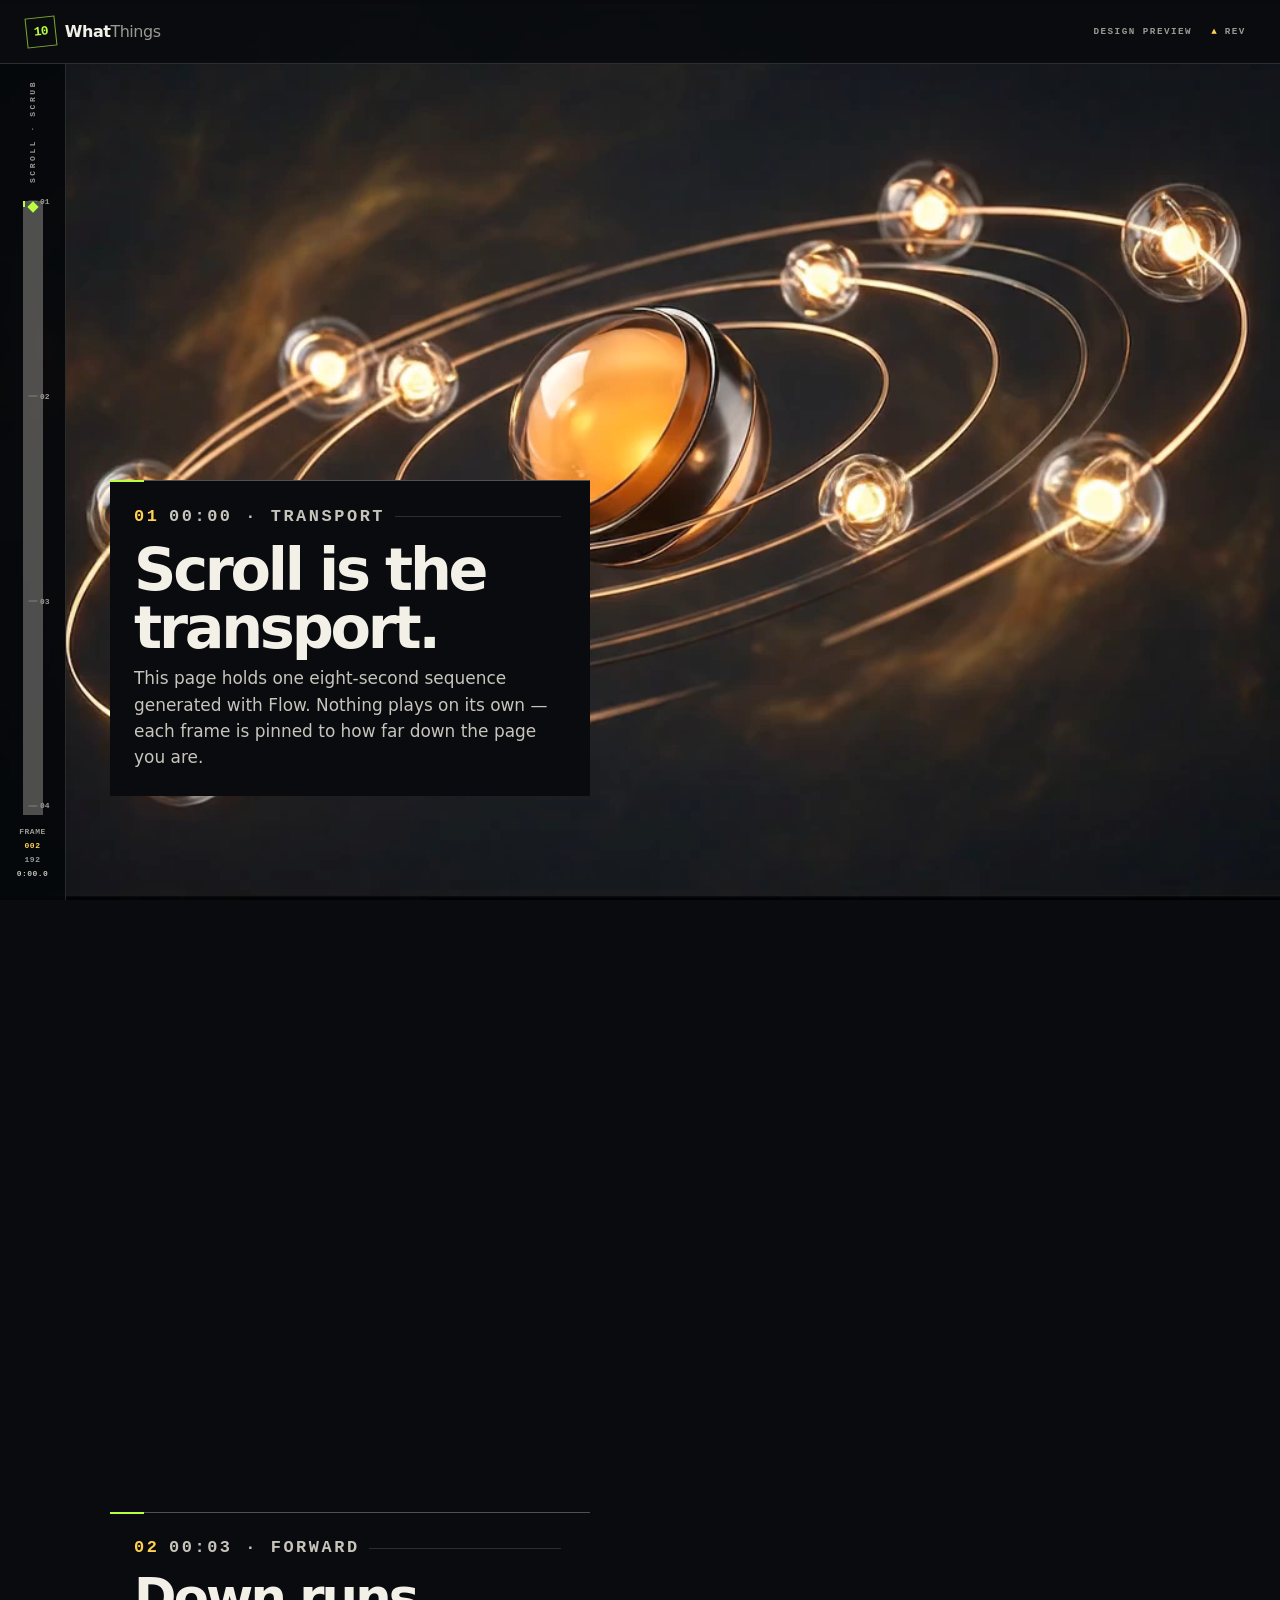
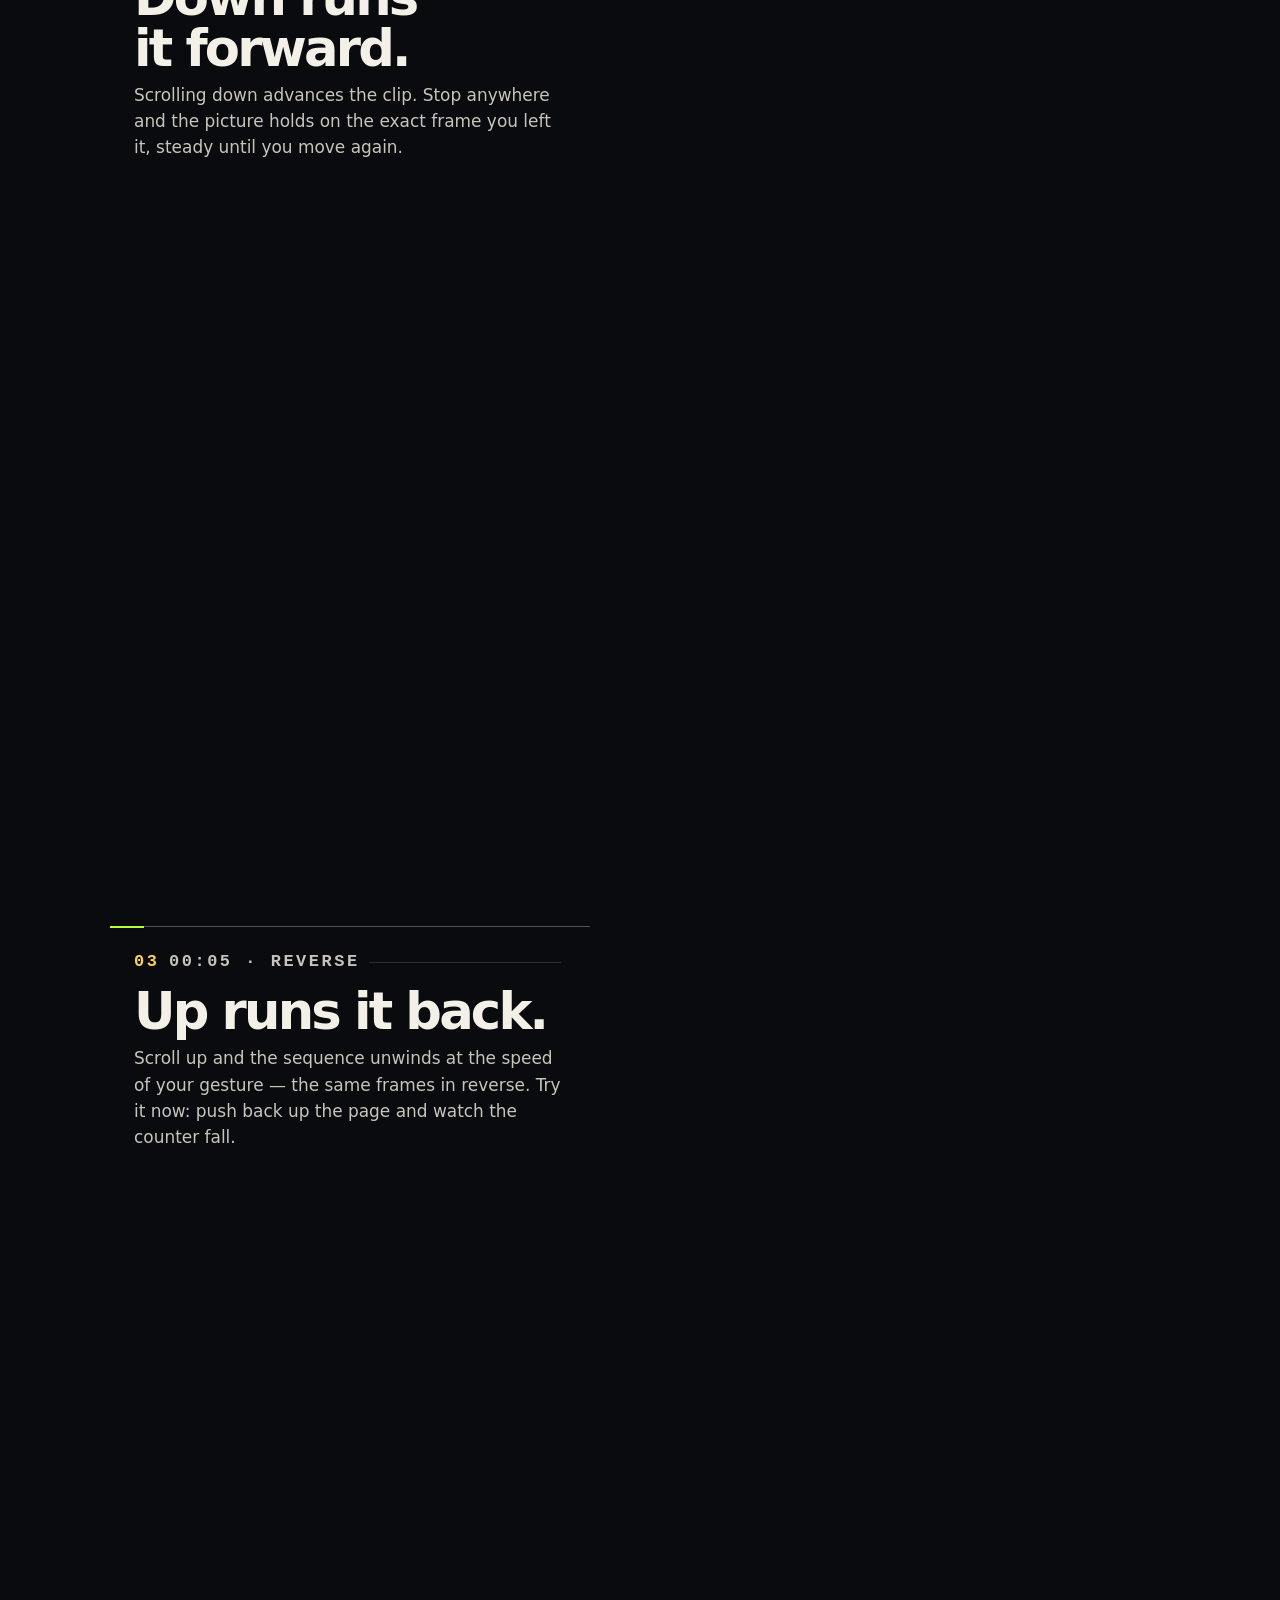
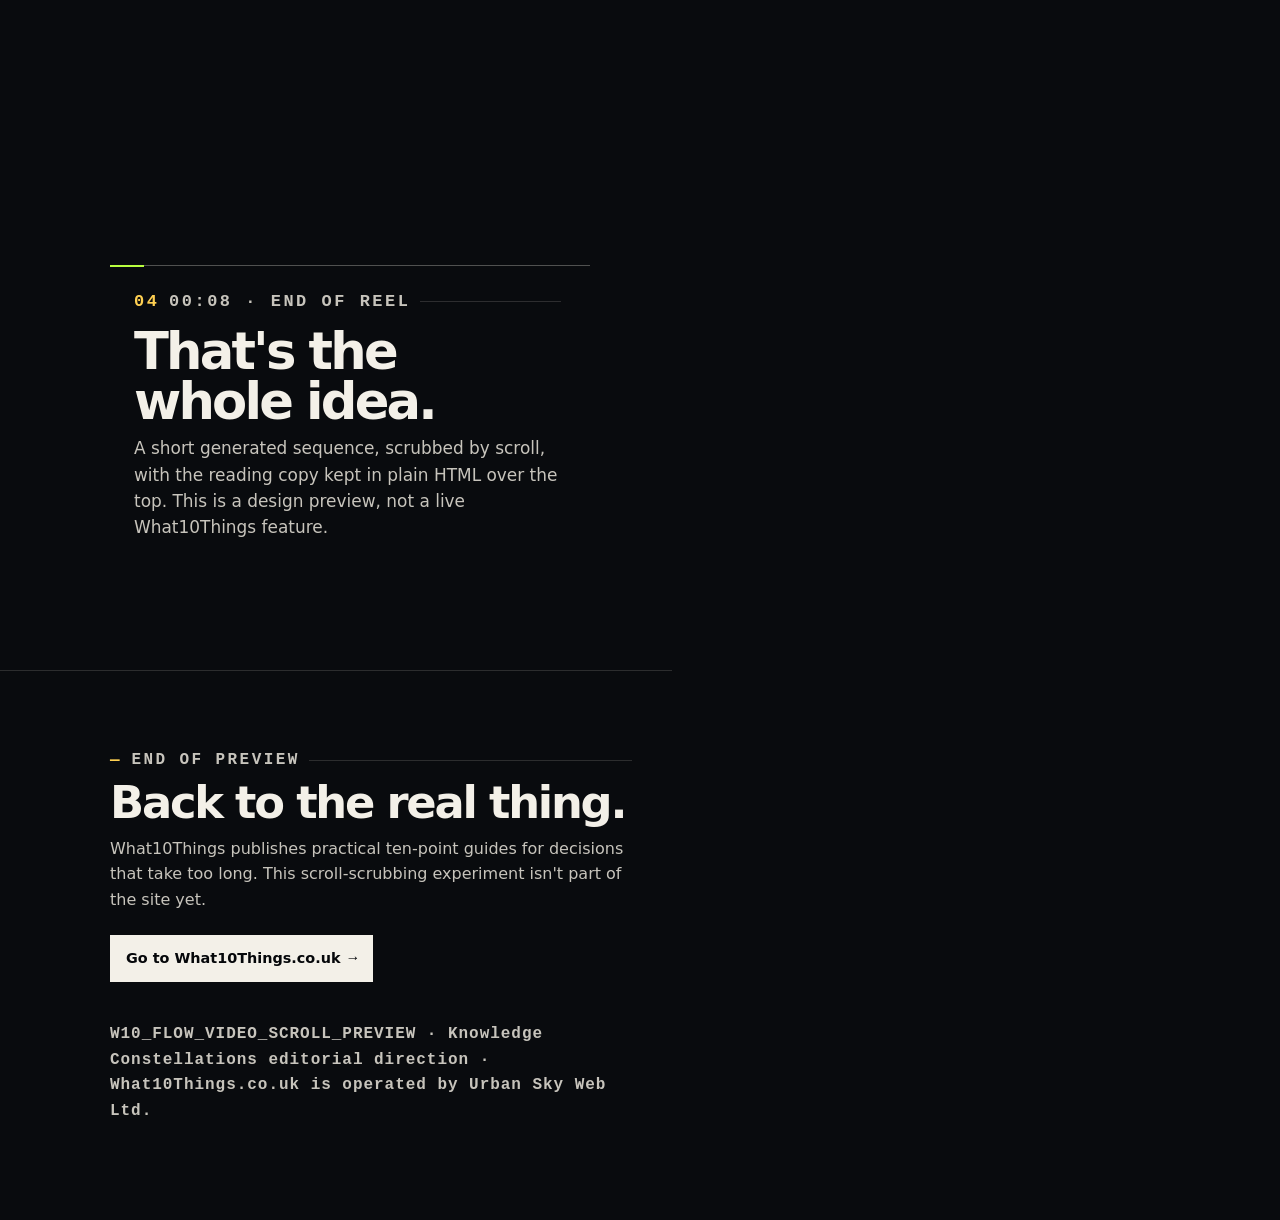
==== preview/video/index.html @ bd11b57c "Add tested Flow video scroll-scrub preview" ====
<!doctype html>
<html lang="en-GB" class="no-js">
<head>
  <meta charset="utf-8">
  <meta name="viewport" content="width=device-width,initial-scale=1,viewport-fit=cover">
  <meta name="robots" content="noindex,nofollow,noarchive">
  <meta name="theme-color" content="#090b0e">
  <title>What10Things — scroll-scrubbed video preview</title>
  <meta name="description" content="Experimental design preview: a Flow-generated sequence scrubbed frame by frame with page scroll. Not part of the live site.">
  <meta name="w10-preview" content="W10_FLOW_VIDEO_SCROLL_PREVIEW">
  <link rel="preload" href="./media/knowledge-constellation-poster.jpg" as="image">
  <link rel="stylesheet" href="./style.css">
</head>
<body>
<!-- W10_FLOW_VIDEO_SCROLL_PREVIEW -->
<a class="skip-link" href="#read">Skip to preview text</a>

<header class="head">
  <a class="brand" href="https://what10things.co.uk/" aria-label="What10Things home">
    <span class="brand-mark">10</span>
    <span class="brand-word">What<span>Things</span></span>
  </a>
  <p class="head-tag">Design preview</p>
  <p class="transport" id="transport" data-dir="hold" aria-hidden="true">
    <span class="transport-glyph" id="transportGlyph">■</span><span id="transportWord">HOLD</span>
  </p>
</header>

<main>
  <section class="scroll-track" id="track" aria-label="Video sequence scrubbed by scroll">
    <div class="stage" id="stage" aria-hidden="true">
      <img class="stage-poster" src="./media/knowledge-constellation-poster.jpg" alt="" decoding="async">
      <video class="stage-video" id="video" muted playsinline webkit-playsinline preload="none"
             poster="./media/knowledge-constellation-poster.jpg"
             disablepictureinpicture tabindex="-1">
        <source data-src="./media/knowledge-constellation-scroll.webm" type="video/webm">
        <source data-src="./media/knowledge-constellation.mp4" type="video/mp4">
      </video>
      <p class="stage-loader" id="loader">
        <span class="stage-loader-bar"></span>
        <span class="stage-loader-text">Loading sequence…</span>
      </p>
    </div>

    <div class="beats" id="read">
      <section class="beat">
        <div class="beat-panel">
          <p class="eyebrow"><span class="eyebrow-num">01</span> 00:00 · Transport</p>
          <h1>Scroll is the transport.</h1>
          <p>This page holds one eight-second sequence generated with Flow. Nothing plays on its own — each frame is pinned to how far down the page you are.</p>
        </div>
      </section>

      <section class="beat">
        <div class="beat-panel">
          <p class="eyebrow"><span class="eyebrow-num">02</span> 00:03 · Forward</p>
          <h2>Down runs it forward.</h2>
          <p>Scrolling down advances the clip. Stop anywhere and the picture holds on the exact frame you left it, steady until you move again.</p>
        </div>
      </section>

      <section class="beat">
        <div class="beat-panel">
          <p class="eyebrow"><span class="eyebrow-num">03</span> 00:05 · Reverse</p>
          <h2>Up runs it back.</h2>
          <p>Scroll up and the sequence unwinds at the speed of your gesture — the same frames in reverse. Try it now: push back up the page and watch the counter fall.</p>
        </div>
      </section>

      <section class="beat">
        <div class="beat-panel">
          <p class="eyebrow"><span class="eyebrow-num">04</span> 00:08 · End of reel</p>
          <h2>That's the whole idea.</h2>
          <p>A short generated sequence, scrubbed by scroll, with the reading copy kept in plain HTML over the top. This is a design preview, not a live What10Things feature.</p>
        </div>
      </section>
    </div>
  </section>

  <section class="outro" id="outro">
    <p class="eyebrow"><span class="eyebrow-num">—</span> End of preview</p>
    <h2>Back to the real thing.</h2>
    <p>What10Things publishes practical ten-point guides for decisions that take too long. This scroll-scrubbing experiment isn't part of the site yet.</p>
    <a class="cta" href="https://what10things.co.uk/">Go to What10Things.co.uk <span aria-hidden="true">→</span></a>
    <p class="colophon">W10_FLOW_VIDEO_SCROLL_PREVIEW · Knowledge Constellations editorial direction · What10Things.co.uk is operated by Urban Sky Web Ltd.</p>
  </section>
</main>

<aside class="scrub-rail" id="rail" aria-hidden="true">
  <p class="rail-label">Scroll · scrub</p>
  <span class="rail-scale">
    <span class="rail-fill" id="railFill"></span>
    <span class="rail-ticks" id="railTicks"></span>
    <span class="rail-head" id="railHead"></span>
  </span>
  <p class="rail-readout">
    <span class="rail-k">FRAME</span>
    <b id="railFrame">000</b>
    <span class="rail-sep">/</span>
    <span id="railTotal">192</span>
    <span class="rail-tc" id="railTc">0:00.0</span>
  </p>
  <p class="rail-note" id="railNote" hidden>Reduced-motion or Save-Data is on, so the sequence is shown as a single still frame. The text still reads in order.</p>
</aside>

<noscript>
  <p class="noscript-note">This preview needs JavaScript to scrub the sequence by scroll. A still frame is shown instead; the text below still reads in order.</p>
</noscript>

<script src="./app.js" defer></script>
</body>
</html>
---- preview/video/style.css ----
/* W10_FLOW_VIDEO_SCROLL_PREVIEW — Knowledge Constellations editorial direction
   Dark charcoal ground, paper-white type, restrained lime + amber, diagrammatic instrument. */

:root{
  --bg:#090b0e;
  --bg-2:#05070a;
  --ink:#f3f0e8;
  --dim:#c7c4bc;
  --muted:#9b9992;
  --line:rgba(243,240,232,.15);
  --line-2:rgba(243,240,232,.30);
  --accent:#b9ff3f;   /* interactive: progress, playhead, links */
  --amber:#ffd052;    /* telecine readout: frame + timecode numerals */
  --head-h:56px;
  --rail-h:52px;
  --mono:ui-monospace,SFMono-Regular,Menlo,Consolas,monospace;
  --p:0;              /* smoothed scroll progress 0..1, written by app.js */
}

*,*::before,*::after{box-sizing:border-box}
html{background:var(--bg);color:var(--ink);-webkit-text-size-adjust:100%;overflow-x:clip}
body{
  margin:0;
  font-family:Inter,system-ui,-apple-system,"Segoe UI",Roboto,sans-serif;
  line-height:1.6;
  overflow-x:clip;
  -webkit-font-smoothing:antialiased;
}
img,video{display:block;max-width:100%}
a{color:inherit}
h1,h2,p{margin:0}
:focus-visible{outline:2px solid var(--accent);outline-offset:3px}

/* ---- skip link ---------------------------------------------------------- */
.skip-link{
  position:fixed;top:-140px;left:12px;z-index:120;
  background:var(--ink);color:var(--bg-2);
  padding:.85rem 1rem;text-decoration:none;
  font:600 .8rem/1 var(--mono);
}
.skip-link:focus{top:12px}

/* ---- header ------------------------------------------------------------- */
.head{
  position:fixed;inset:0 0 auto;z-index:90;
  height:var(--head-h);
  display:flex;align-items:center;gap:.85rem;
  padding:0 14px;
  background:rgba(9,11,14,.93);
  border-bottom:1px solid var(--line);
}
.head>*{min-width:0}
.brand{
  display:inline-flex;align-items:center;gap:.55rem;
  min-height:44px;text-decoration:none;
  font-weight:680;font-size:.95rem;letter-spacing:-.03em;
}
.brand-mark{
  display:grid;place-items:center;width:30px;height:30px;
  border:1px solid rgba(185,255,63,.65);color:var(--accent);
  font:700 .8rem/1 var(--mono);transform:rotate(-6deg);
}
.brand-word span{font-weight:420;color:var(--muted)}
.head-tag{
  margin-left:auto;
  font:600 .58rem/1 var(--mono);letter-spacing:.16em;text-transform:uppercase;
  color:var(--muted);white-space:nowrap;
}
.transport{
  display:inline-flex;align-items:center;gap:.4rem;
  font:600 .58rem/1 var(--mono);letter-spacing:.16em;text-transform:uppercase;
  color:var(--muted);min-width:4.6em;
}
.transport-glyph{color:var(--muted)}
.transport[data-dir="fwd"] .transport-glyph{color:var(--accent)}
.transport[data-dir="rev"] .transport-glyph{color:var(--amber)}

/* ---- pinned stage ----------------------------------------------------- */
.scroll-track{position:relative}
.stage{
  position:-webkit-sticky;position:sticky;top:0;
  height:100vh;height:100svh;
  overflow:hidden;background:var(--bg-2);
}
.stage-poster,.stage-video{
  position:absolute;inset:0;width:100%;height:100%;
  object-fit:cover;object-position:50% 34%;
}
.stage-video{opacity:0;transition:opacity .45s ease}
.stage.is-ready .stage-video{opacity:1}

.stage-loader{
  position:absolute;left:14px;bottom:calc(var(--rail-h) + 18px);z-index:2;
  display:none;align-items:center;gap:.6rem;
  font:600 .62rem/1 var(--mono);letter-spacing:.14em;text-transform:uppercase;color:var(--ink);
}
.stage.is-loading .stage-loader{display:flex}
.stage-loader-bar{
  position:relative;width:46px;height:2px;overflow:hidden;background:var(--line-2);
}
.stage-loader-bar::after{
  content:"";position:absolute;top:0;left:0;height:2px;width:42%;
  background:var(--accent);animation:w10-load 1s linear infinite;
}
@keyframes w10-load{from{transform:translateX(-110%)}to{transform:translateX(320%)}}

/* ---- scrolling copy beats ------------------------------------------------ */
.beats{position:relative;margin-top:-100vh;margin-top:-100svh}
.beat{
  min-height:110vh;min-height:110svh;
  display:flex;align-items:flex-end;
  padding:0 14px calc(var(--rail-h) + 22px);
}
.beat:first-child{min-height:100vh;min-height:100svh}
.beat-panel{
  position:relative;width:100%;max-width:33rem;
  background:var(--bg);
  border-top:1px solid var(--line-2);
  padding:1.15rem 1.15rem 1.3rem;
}
.beat-panel::before{
  content:"";position:absolute;top:-1px;left:0;width:34px;height:2px;background:var(--accent);
}

.eyebrow{
  display:flex;align-items:center;gap:.6rem;
  font:600 .62rem/1.2 var(--mono);letter-spacing:.15em;text-transform:uppercase;
  color:var(--muted);
}
.eyebrow-num{color:var(--amber)}
.eyebrow::after{content:"";flex:1;height:1px;background:var(--line)}

h1,.beat h2{
  letter-spacing:-.055em;line-height:.98;font-weight:650;text-wrap:balance;
}
h1{font-size:clamp(2.4rem,8.5vw,3.4rem);margin:.7rem 0 .55rem}
.beat h2{font-size:clamp(2rem,7vw,3rem);margin:.7rem 0 .55rem}
.beat-panel p{
  color:var(--dim);
  font-size:clamp(.98rem,3.4vw,1.06rem);line-height:1.55;max-width:42ch;
}

/* ---- outro ------------------------------------------------------------- */
.outro{
  position:relative;z-index:1;
  border-top:1px solid var(--line);
  max-width:38rem;
  padding:3.5rem 14px calc(var(--rail-h) + 3rem);
}
.outro h2{
  font-size:clamp(2rem,7vw,2.8rem);letter-spacing:-.05em;line-height:1;font-weight:650;
  margin:.7rem 0 .6rem;text-wrap:balance;
}
.outro p{color:var(--dim);font-size:1rem}
.cta{
  margin-top:1.4rem;
  display:inline-flex;align-items:center;gap:.5rem;
  min-height:46px;padding:.75rem 1rem;
  background:var(--ink);color:var(--bg-2);text-decoration:none;
  font-weight:680;font-size:.9rem;
}
.cta:hover,.cta:focus-visible{background:var(--accent)}
.cta span{font-family:var(--mono)}
.colophon{
  margin-top:2.5rem;color:var(--muted);
  font:600 .6rem/1.6 var(--mono);letter-spacing:.06em;
}

/* ---- scrub rail (the instrument) -------------------------------------- */
.scrub-rail{
  position:fixed;left:0;right:0;bottom:0;z-index:80;
  min-height:var(--rail-h);
  display:flex;align-items:center;gap:.75rem;
  padding:.5rem 14px calc(.5rem + env(safe-area-inset-bottom));
  background:rgba(5,7,10,.94);
  border-top:1px solid var(--line);
}
.rail-label{display:none}
.rail-scale{position:relative;flex:1;min-width:20px;height:2px;background:var(--line-2)}
.rail-fill{
  position:absolute;left:0;top:0;height:2px;width:calc(var(--p) * 100%);
  background:var(--accent);
}
.rail-ticks{position:absolute;inset:0}
.rail-tick{
  position:absolute;top:50%;left:calc(var(--tp) * 100%);
  width:1px;height:9px;background:var(--line-2);
  transform:translate(-50%,-50%);
}
.rail-tick i{display:none}
.rail-head{
  position:absolute;top:50%;left:calc(var(--p) * 100%);
  width:8px;height:8px;background:var(--accent);
  transform:translate(-50%,-50%) rotate(45deg);
}
.rail-readout{
  flex:none;display:flex;align-items:baseline;gap:.34rem;white-space:nowrap;
  font:600 .58rem/1 var(--mono);letter-spacing:.1em;color:var(--muted);
}
.rail-readout b{color:var(--amber);font-weight:700;letter-spacing:.06em}
.rail-tc{color:var(--dim);margin-left:.25rem}
.rail-note{display:none}

/* ---- static fallback (reduced-motion / reduced-data / Save-Data / errors) */
body.is-static .stage{position:relative;height:70vh;height:70svh}
body.is-static .stage-video{display:none}
body.is-static .stage.is-loading .stage-loader{display:none}
body.is-static .beats{margin-top:0}
body.is-static .beat{min-height:auto;padding-top:2.75rem}
body.is-static .scrub-rail{
  position:static;
  flex-direction:column;align-items:flex-start;gap:.4rem;
  background:var(--bg);border-top:1px solid var(--line);
  padding:1.1rem 14px;
}
body.is-static .rail-label,
body.is-static .rail-scale,
body.is-static .rail-readout{display:none}
body.is-static .rail-note{
  display:block;max-width:40rem;
  font:600 .62rem/1.5 var(--mono);letter-spacing:.05em;color:var(--muted);
}
body.is-static .outro{padding-bottom:4rem}

/* ---- desktop: deliberately composed, not a scaled phone --------------- */
@media (min-width:900px){
  :root{--head-h:64px;--rail-w:66px}

  .head{height:var(--head-h);padding:0 26px;gap:1.2rem}
  .brand{font-size:1rem}

  .stage-poster,.stage-video{object-position:50% 42%}

  .scrub-rail{
    top:var(--head-h);bottom:0;left:0;right:auto;
    width:var(--rail-w);min-height:0;
    flex-direction:column;align-items:stretch;gap:0;
    padding:16px 0 20px;
    border-top:none;border-right:1px solid var(--line);
    background:rgba(5,7,10,.9);
  }
  .rail-label{
    display:block;margin:0 auto 12px;
    writing-mode:vertical-rl;transform:rotate(180deg);
    font:600 .5rem/1 var(--mono);letter-spacing:.32em;text-transform:uppercase;color:var(--muted);
  }
  .rail-scale{flex:1;width:2px;height:auto;margin:6px auto 12px}
  .rail-fill{top:0;left:0;width:2px;height:calc(var(--p) * 100%)}
  .rail-tick{
    top:calc(var(--tp) * 100%);left:50%;
    width:9px;height:1px;
  }
  .rail-tick i{
    display:block;position:absolute;left:12px;top:50%;transform:translateY(-50%);
    font:600 .5rem/1 var(--mono);font-style:normal;color:var(--muted);
  }
  .rail-head{top:calc(var(--p) * 100%);left:50%}
  .rail-readout{
    flex-direction:column;align-items:center;gap:.2rem;text-align:center;
    font-size:.5rem;letter-spacing:.06em;line-height:1.35;
  }
  .rail-sep{display:none}
  .rail-tc{margin:0}

  .beat{
    padding:0 40px calc(var(--head-h) + 40px) calc(var(--rail-w) + 44px);
  }
  .beat-panel{max-width:30rem;padding:1.4rem 1.5rem 1.6rem}
  h1{font-size:clamp(3rem,4.6vw,4.4rem)}
  .beat h2{font-size:clamp(2.6rem,4vw,3.8rem)}
  .beat-panel p{font-size:1.06rem}

  .outro{
    max-width:42rem;
    padding:5rem 40px 6rem calc(var(--rail-w) + 44px);
  }

  body.is-static .scrub-rail{
    position:static;width:auto;flex-direction:column;
    border-right:none;border-top:1px solid var(--line);
    padding:1.25rem 40px;
  }
}

/* ---- noscript notice -------------------------------------------------- */
.noscript-note{
  position:relative;z-index:100;margin:0;
  padding:1rem 14px;
  background:var(--amber);color:#1a1400;
  font:600 .82rem/1.45 var(--mono);
}

/* ---- reduced motion ------------------------------------------------------ */
@media (prefers-reduced-motion:reduce){
  html{scroll-behavior:auto}
  *,*::before,*::after{
    animation-duration:.001ms !important;animation-iteration-count:1 !important;
    transition-duration:.001ms !important;
  }
}

/* ---- reduced data (progressive; app.js also handles Save-Data) --------- */
@media (prefers-reduced-data:reduce){
  .stage-video{display:none}
}

/* ---- higher contrast preference --------------------------------------- */
@media (prefers-contrast:more){
  :root{--muted:#cdcbc4;--line:rgba(243,240,232,.4);--line-2:rgba(243,240,232,.55)}
}
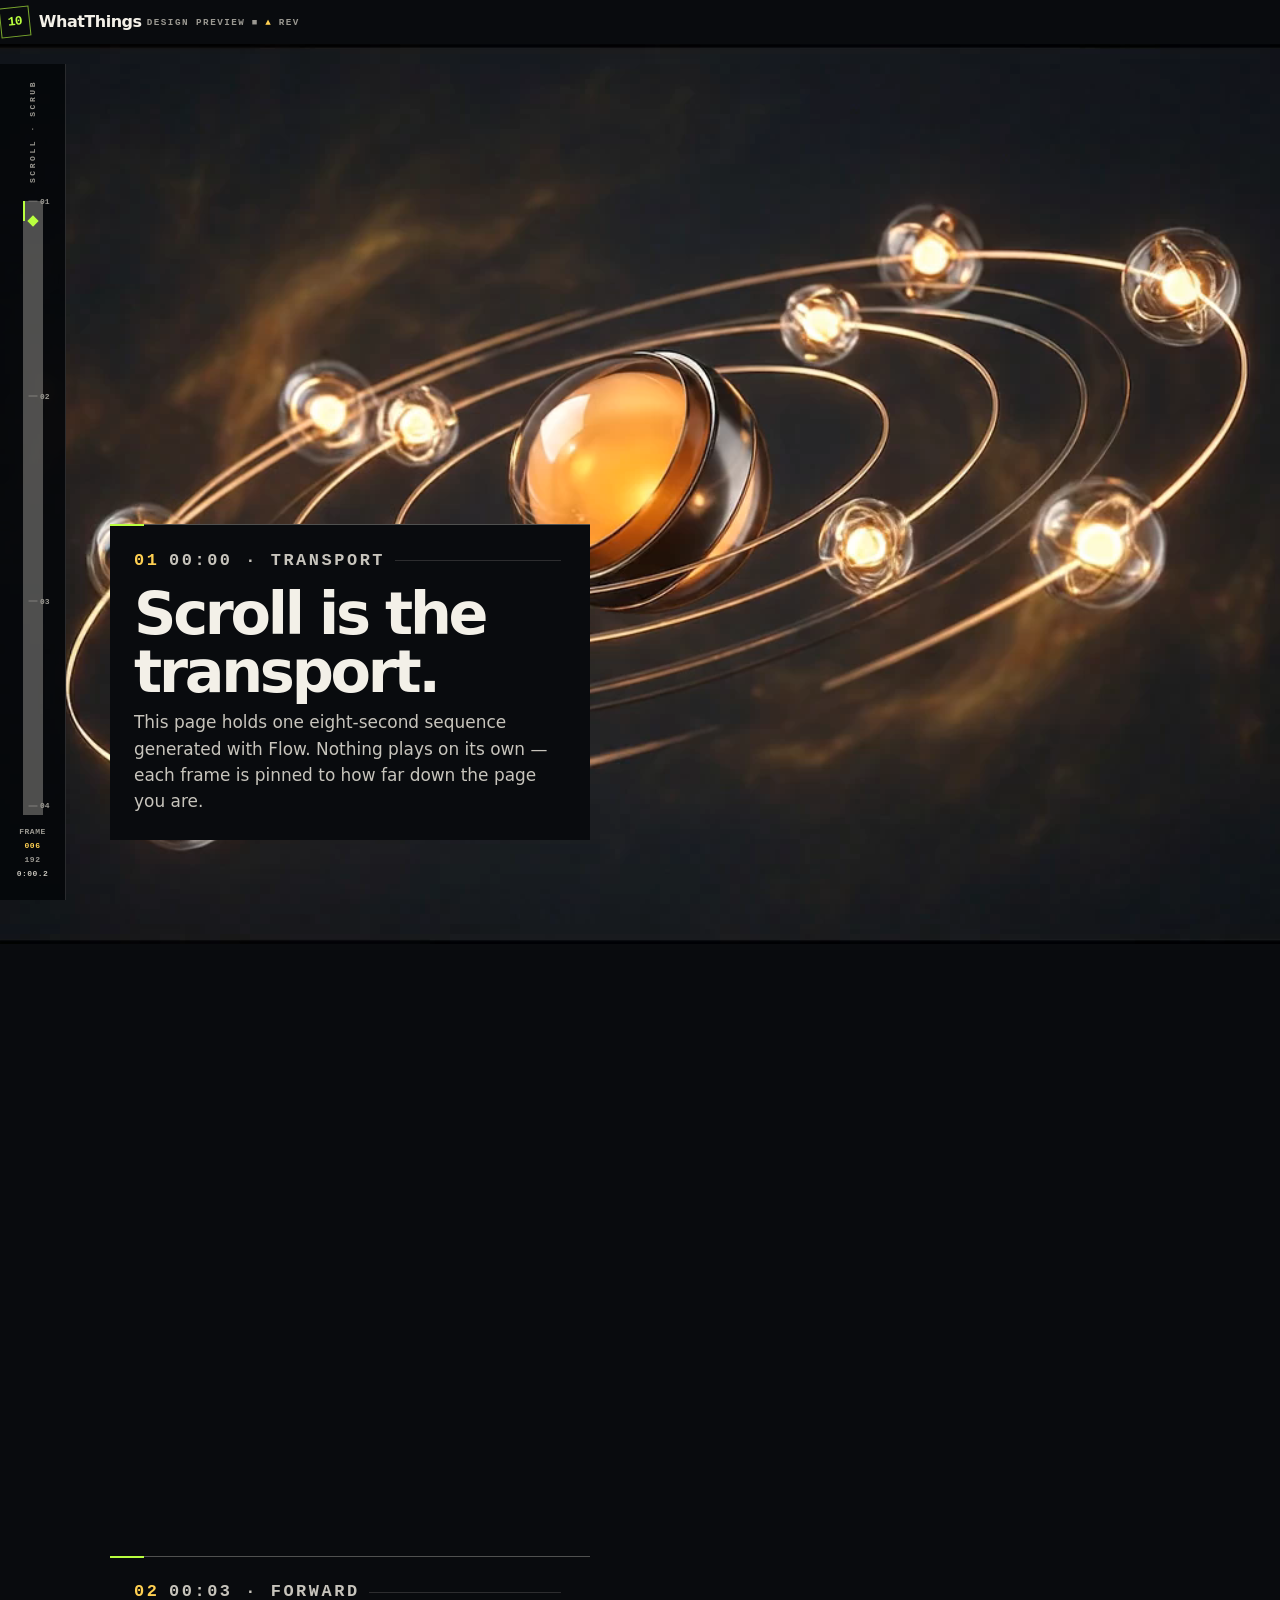
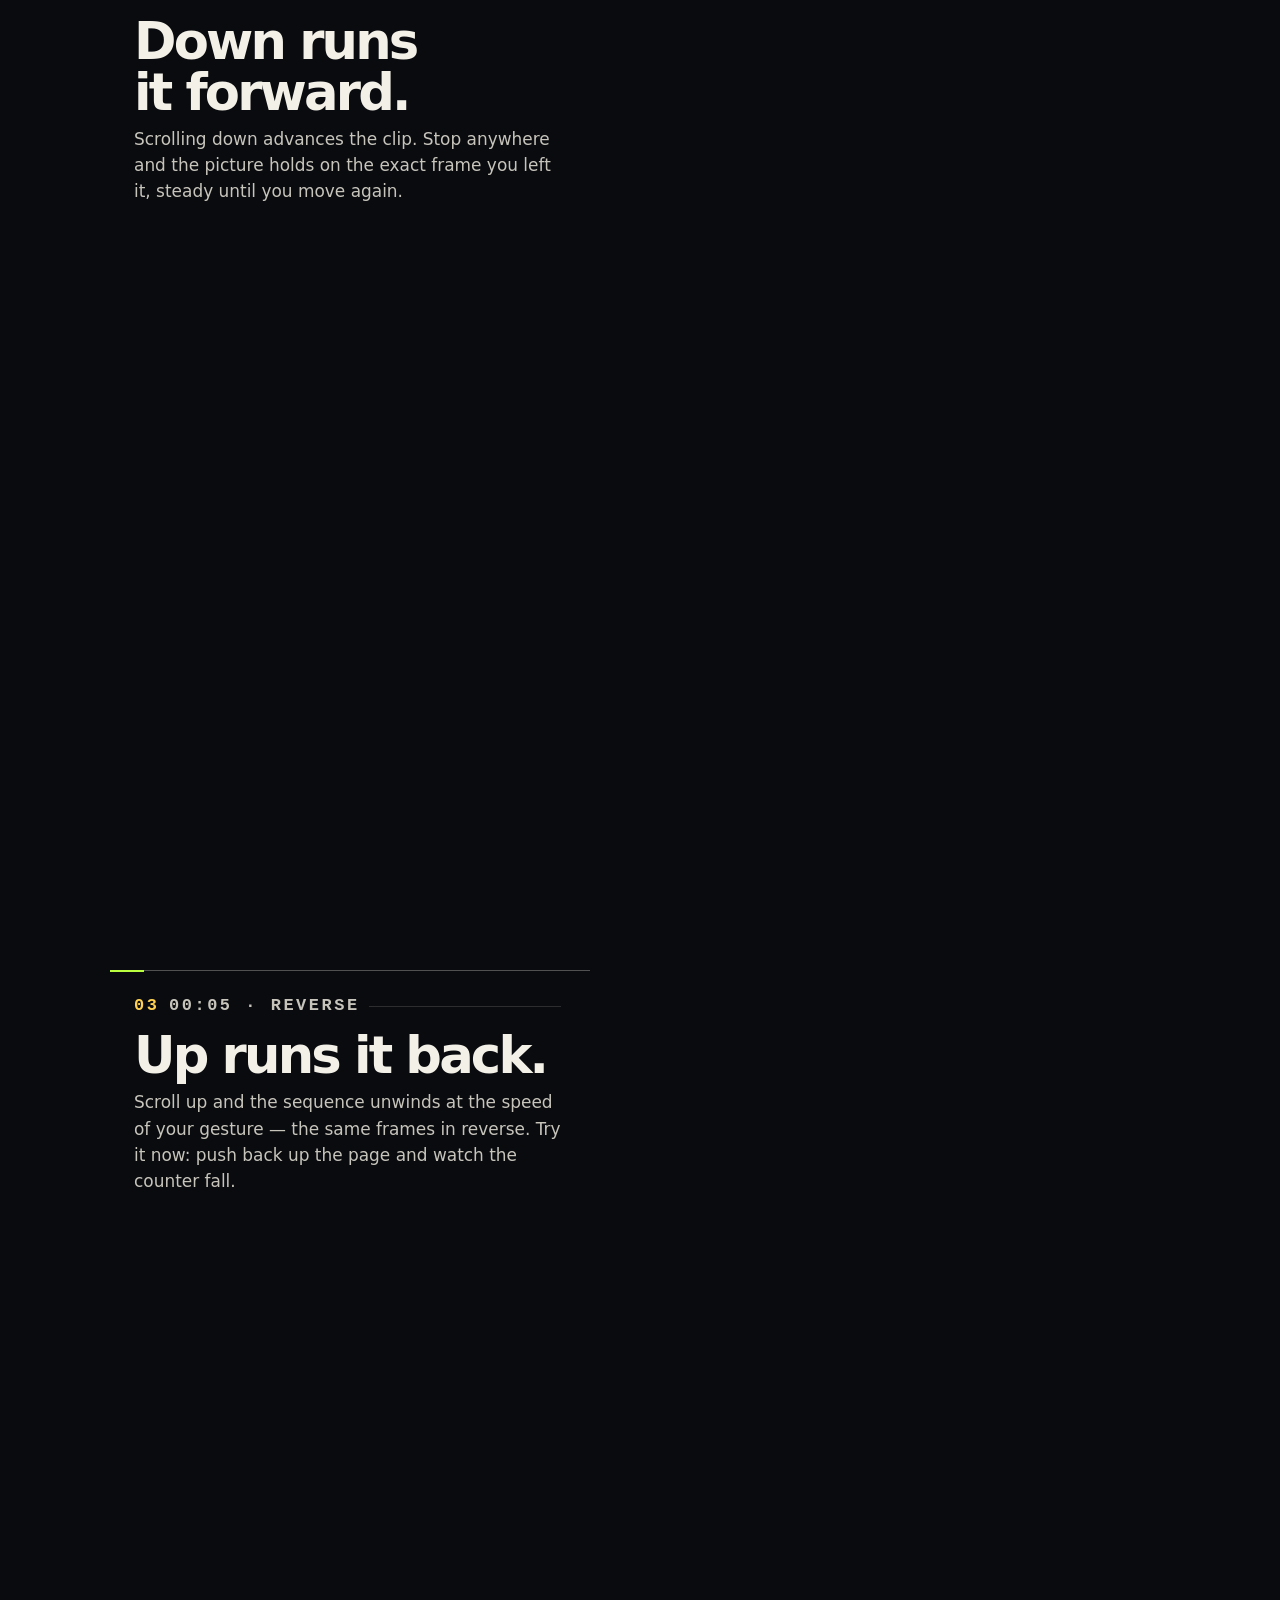
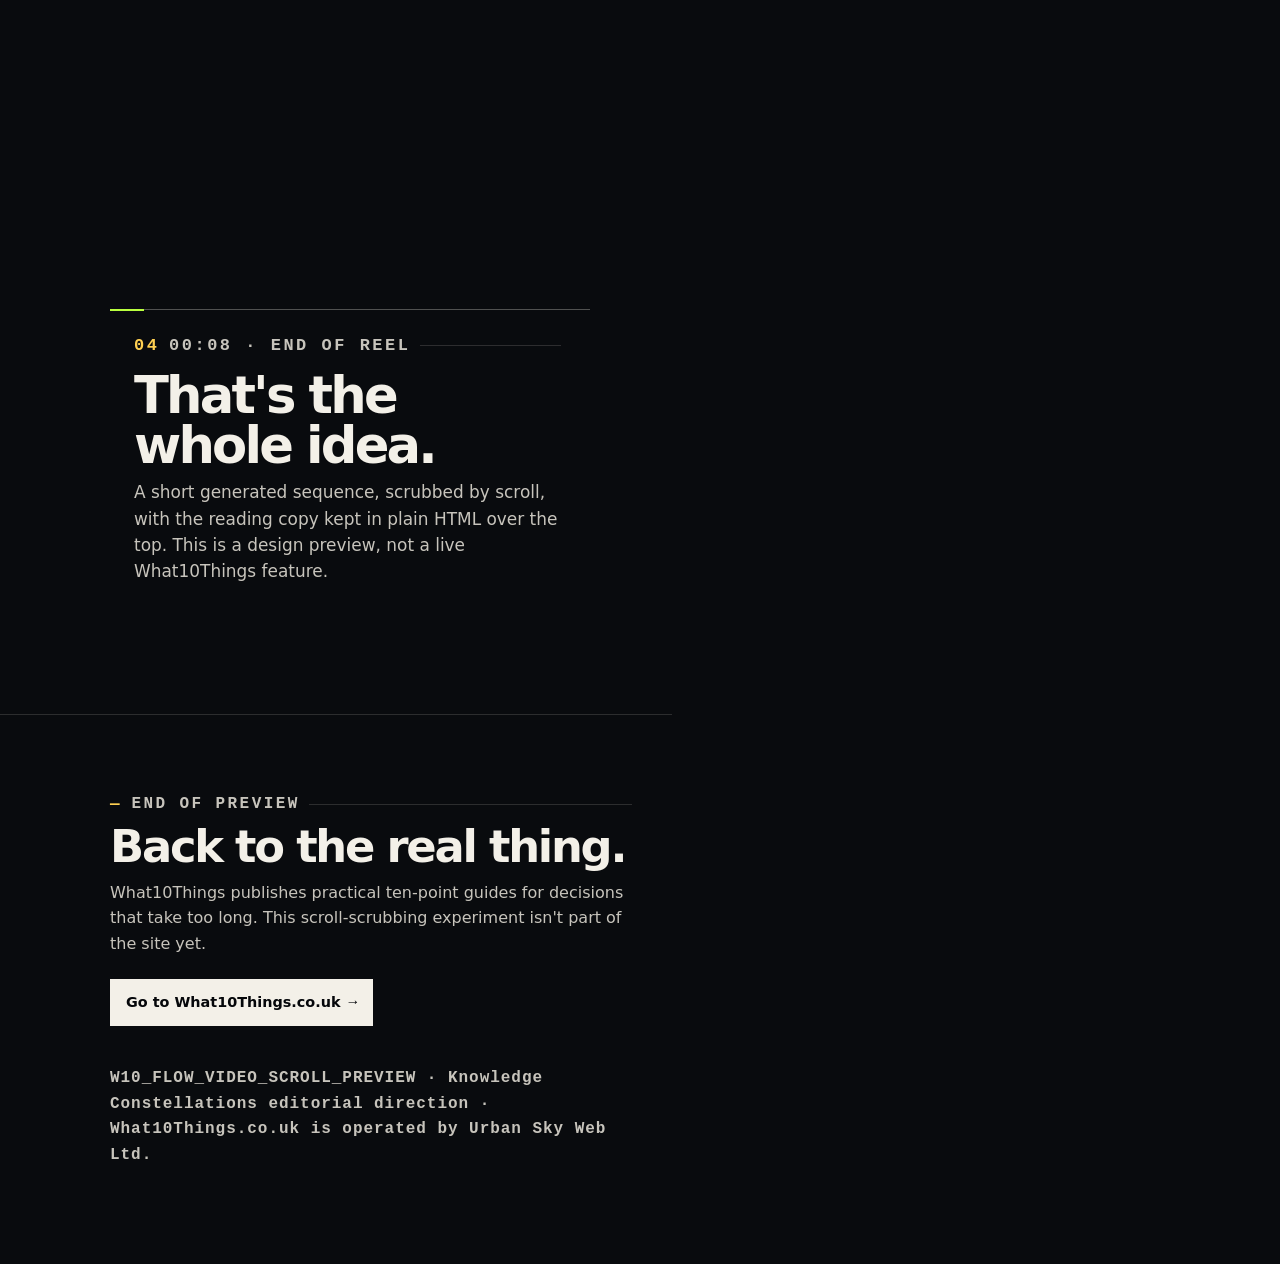
==== commit 94266806: "Bust cached preview script after iPhone fix" ====
--- a/preview/video/index.html
+++ b/preview/video/index.html
@@ -1,27 +1,21 @@
 <!doctype html>
-<html lang="en-GB" class="no-js">
+<html lang="en" class="no-js">
 <head>
   <meta charset="utf-8">
   <meta name="viewport" content="width=device-width,initial-scale=1,viewport-fit=cover">
   <meta name="robots" content="noindex,nofollow,noarchive">
-  <meta name="theme-color" content="#090b0e">
-  <title>What10Things — scroll-scrubbed video preview</title>
-  <meta name="description" content="Experimental design preview: a Flow-generated sequence scrubbed frame by frame with page scroll. Not part of the live site.">
-  <meta name="w10-preview" content="W10_FLOW_VIDEO_SCROLL_PREVIEW">
-  <link rel="preload" href="./media/knowledge-constellation-poster.jpg" as="image">
+  <title>What10Things — Scroll Video Design Preview</title>
+  <meta name="description" content="A private What10Things design preview for scroll-scrubbed motion.">
   <link rel="stylesheet" href="./style.css">
 </head>
 <body>
-<!-- W10_FLOW_VIDEO_SCROLL_PREVIEW -->
-<a class="skip-link" href="#read">Skip to preview text</a>
-
-<header class="head">
+<header class="site-head">
   <a class="brand" href="https://what10things.co.uk/" aria-label="What10Things home">
-    <span class="brand-mark">10</span>
-    <span class="brand-word">What<span>Things</span></span>
+    <span class="brand-mark" aria-hidden="true">10</span>
+    <span>WhatThings</span>
   </a>
-  <p class="head-tag">Design preview</p>
-  <p class="transport" id="transport" data-dir="hold" aria-hidden="true">
+  <p class="transport" id="transport" data-dir="hold">
+    <span>DESIGN PREVIEW</span><span class="transport-sep">■</span>
     <span class="transport-glyph" id="transportGlyph">■</span><span id="transportWord">HOLD</span>
   </p>
 </header>
@@ -45,7 +39,7 @@
     <div class="beats" id="read">
       <section class="beat">
         <div class="beat-panel">
-          <p class="eyebrow"><span class="eyebrow-num">01</span> 00:00 · Transport</p>
+          <p class="eyebrow"><span class="eyebrow-num">01</span><span>00:00 · Transport</span></p>
           <h1>Scroll is the transport.</h1>
           <p>This page holds one eight-second sequence generated with Flow. Nothing plays on its own — each frame is pinned to how far down the page you are.</p>
         </div>
@@ -53,7 +47,7 @@
 
       <section class="beat">
         <div class="beat-panel">
-          <p class="eyebrow"><span class="eyebrow-num">02</span> 00:03 · Forward</p>
+          <p class="eyebrow"><span class="eyebrow-num">02</span><span>00:03 · Forward</span></p>
           <h2>Down runs it forward.</h2>
           <p>Scrolling down advances the clip. Stop anywhere and the picture holds on the exact frame you left it, steady until you move again.</p>
         </div>
@@ -61,7 +55,7 @@
 
       <section class="beat">
         <div class="beat-panel">
-          <p class="eyebrow"><span class="eyebrow-num">03</span> 00:05 · Reverse</p>
+          <p class="eyebrow"><span class="eyebrow-num">03</span><span>00:05 · Reverse</span></p>
           <h2>Up runs it back.</h2>
           <p>Scroll up and the sequence unwinds at the speed of your gesture — the same frames in reverse. Try it now: push back up the page and watch the counter fall.</p>
         </div>
@@ -69,7 +63,7 @@
 
       <section class="beat">
         <div class="beat-panel">
-          <p class="eyebrow"><span class="eyebrow-num">04</span> 00:08 · End of reel</p>
+          <p class="eyebrow"><span class="eyebrow-num">04</span><span>00:08 · End of reel</span></p>
           <h2>That's the whole idea.</h2>
           <p>A short generated sequence, scrubbed by scroll, with the reading copy kept in plain HTML over the top. This is a design preview, not a live What10Things feature.</p>
         </div>
@@ -107,6 +101,6 @@
   <p class="noscript-note">This preview needs JavaScript to scrub the sequence by scroll. A still frame is shown instead; the text below still reads in order.</p>
 </noscript>
 
-<script src="./app.js" defer></script>
+<script src="./app.js?v=ios-sequence-20260831" defer></script>
 </body>
 </html>
--- a/preview/video/style.css
+++ b/preview/video/style.css
@@ -308,3 +308,8 @@
 @media (prefers-contrast:more){
   :root{--muted:#cdcbc4;--line:rgba(243,240,232,.4);--line-2:rgba(243,240,232,.55)}
 }
+
+
+/* Apple touch devices use a frame sequence instead of HTML video seeking. */
+.stage.is-frame-mode .stage-video{display:none}
+.stage.is-frame-mode .stage-poster{display:block;opacity:1}
